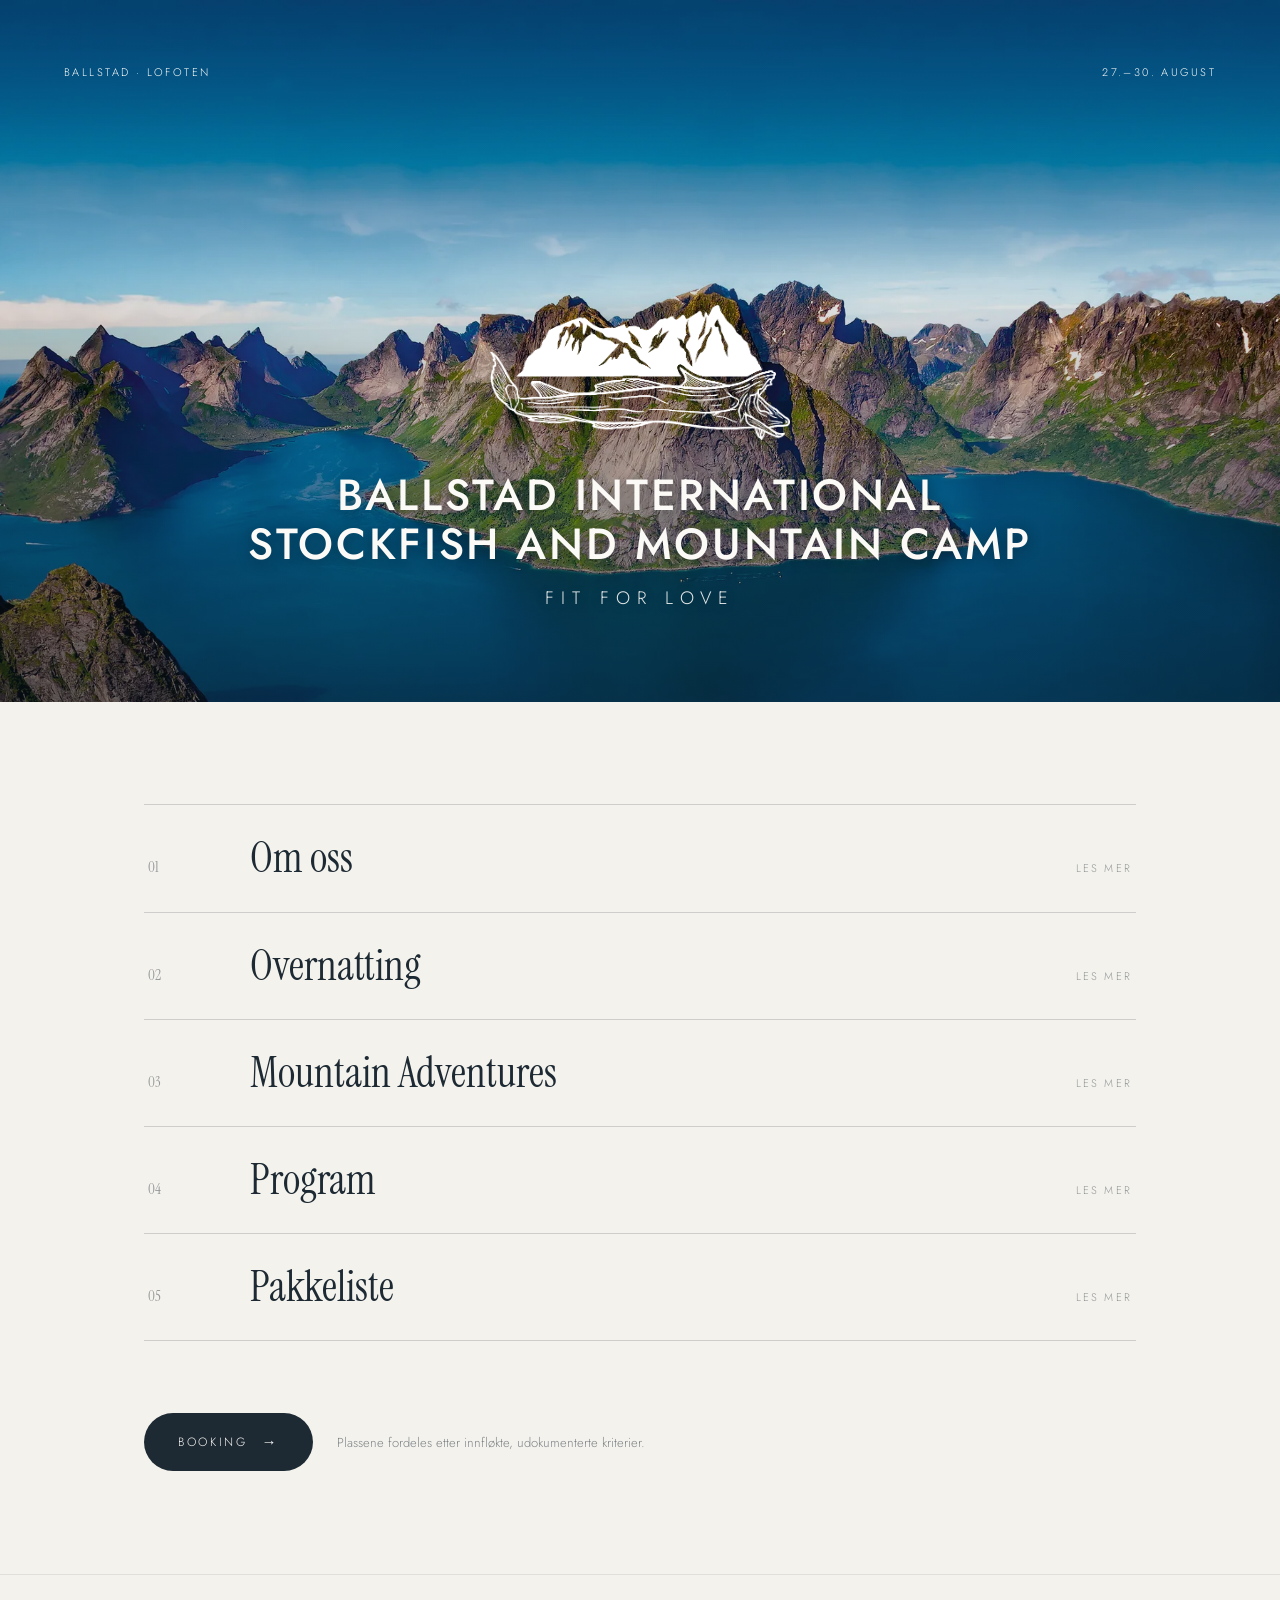
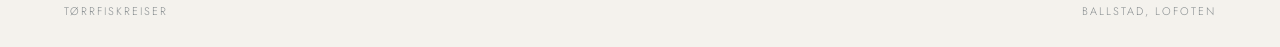
==== index.html @ 96f704ca "Nytt hero-bilde, oppdaterte anmeldelser, fjernet ingressen Hero er byttet til høyoppløsningsbildet. " ====
<!DOCTYPE html>
<html lang="no">
<head>
<meta charset="utf-8">
<meta name="viewport" content="width=device-width, initial-scale=1">
<meta name="robots" content="noindex">
<title>Ballstad International Stockfish and Mountain Camp</title>
<meta name="description" content="Fire dager i Lofoten med tørrfisk, fjell og folk vi liker. 27.–30. august, Ballstad.">
<meta property="og:title" content="Ballstad International Stockfish and Mountain Camp">
<meta property="og:description" content="Fire dager i Lofoten med tørrfisk, fjell og folk vi liker. 27.–30. august, Ballstad.">
<meta property="og:image" content="https://jacobjentoft.github.io/ballstad-camp/assets/logo-full.png">
<meta property="og:url" content="https://jacobjentoft.github.io/ballstad-camp/">
<meta property="og:type" content="website">
<link rel="icon" href="assets/logo-full.png">
<link rel="preconnect" href="https://fonts.googleapis.com">
<link rel="preconnect" href="https://fonts.gstatic.com" crossorigin>
<link href="https://fonts.googleapis.com/css2?family=Instrument+Serif:ital@0;1&family=Jost:wght@300;400;500&display=swap" rel="stylesheet">
<link rel="stylesheet" href="styles.css">
</head>
<body>

<header class="hero">
  <picture>
    <source type="image/webp" sizes="100vw" srcset="assets/hero-1200.webp 1200w, assets/hero.webp 2400w">
    <source type="image/jpeg" sizes="100vw" srcset="assets/hero-1200.jpeg 1200w, assets/hero.jpeg 2400w">
    <img class="hero__image" src="assets/hero.jpeg" alt="Lofoten" width="2400" height="985" fetchpriority="high">
  </picture>
  <div class="hero__overlay"></div>
  <div class="hero__inner">
    <div class="hero__meta">
      <span>Ballstad · Lofoten</span>
      <span>27.–30. august</span>
    </div>
    <div class="lockup">
      <img class="lockup__emblem" src="assets/logo-emblem.png" alt="Fjell og tørrfisk">
      <div class="lockup__text">
        <h1 class="lockup__title">Ballstad International<br>Stockfish and Mountain Camp</h1>
        <p class="lockup__tagline">Fit for Love</p>
      </div>
    </div>
  </div>
</header>

<main class="landing">
  <nav class="sections">
    <a class="section-link" href="om/">
      <span class="section-link__number">01</span>
      <span class="section-link__title">Om oss</span>
      <span class="section-link__more">Les mer</span>
    </a>
    <a class="section-link" href="overnatting/">
      <span class="section-link__number">02</span>
      <span class="section-link__title">Overnatting</span>
      <span class="section-link__more">Les mer</span>
    </a>
    <a class="section-link" href="mountain-adventures/">
      <span class="section-link__number">03</span>
      <span class="section-link__title">Mountain Adventures</span>
      <span class="section-link__more">Les mer</span>
    </a>
    <a class="section-link" href="program/">
      <span class="section-link__number">04</span>
      <span class="section-link__title">Program</span>
      <span class="section-link__more">Les mer</span>
    </a>
    <a class="section-link" href="pakkeliste/">
      <span class="section-link__number">05</span>
      <span class="section-link__title">Pakkeliste</span>
      <span class="section-link__more">Les mer</span>
    </a>
  </nav>

  <div class="booking-row">
    <a class="button" href="booking/">Booking<span class="button__arrow">→</span></a>
    <span class="booking-row__note">Plassene fordeles etter innfløkte, udokumenterte kriterier.</span>
  </div>
</main>

<footer class="site-footer">
  <span>TørrfiskReiser</span>
  <span>Ballstad, Lofoten</span>
</footer>

</body>
</html>
---- styles.css ----
/* Ballstad International Stockfish & Mountain Camp */

:root {
  --bg: #f4f2ed;
  --ink: #1d2a33;
  --line: rgba(29, 42, 51, 0.18);
  --serif: 'Instrument Serif', Georgia, serif;
  --sans: Jost, 'Helvetica Neue', Helvetica, sans-serif;
}

*, *::before, *::after { box-sizing: border-box; }

body {
  margin: 0;
  background: var(--bg);
  color: var(--ink);
  font-family: var(--sans);
  font-weight: 300;
  -webkit-font-smoothing: antialiased;
}

a { color: var(--ink); text-decoration: none; }
a:hover { color: #4a7a90; }
::selection { background: #d7e3e8; }
img { display: block; max-width: 100%; }

.eyebrow {
  font-size: 11px;
  letter-spacing: 0.24em;
  text-transform: uppercase;
  opacity: 0.5;
}

/* ---------- Landing: hero ---------- */

.hero {
  position: relative;
  height: 78vh;
  min-height: 520px;
  overflow: hidden;
}

.hero__image {
  position: absolute;
  inset: 0;
  width: 100%;
  height: 100%;
  object-fit: cover;
}

.hero__overlay {
  position: absolute;
  inset: 0;
  background: linear-gradient(180deg,
    rgba(10, 22, 30, 0.42) 0%,
    rgba(10, 22, 30, 0.10) 40%,
    rgba(10, 22, 30, 0.55) 100%);
}

.hero__inner {
  position: absolute;
  inset: 0;
  display: flex;
  flex-direction: column;
  justify-content: space-between;
  padding: clamp(24px, 5vw, 64px);
  color: #fbfaf7;
}

.hero__meta {
  display: flex;
  justify-content: space-between;
  align-items: baseline;
  gap: 24px;
  font-size: 11px;
  letter-spacing: 0.22em;
  text-transform: uppercase;
}

.lockup {
  display: flex;
  flex-direction: column;
  align-items: center;
  gap: clamp(18px, 3.5vh, 38px);
  padding-bottom: clamp(8px, 3vh, 40px);
}

.lockup__emblem {
  width: min(300px, 46vw);
  height: auto;
  filter: drop-shadow(0 2px 18px rgba(8, 18, 26, 0.45));
}

.lockup__text {
  display: flex;
  flex-direction: column;
  align-items: center;
  gap: clamp(12px, 1.8vh, 20px);
  text-align: center;
  text-shadow: 0 2px 14px rgba(8, 18, 26, 0.45);
}

.lockup__title {
  margin: 0;
  font-weight: 500;
  font-size: clamp(20px, 3.4vw, 46px);
  line-height: 1.12;
  letter-spacing: 0.06em;
  text-transform: uppercase;
  text-wrap: balance;
}

.lockup__tagline {
  margin: 0;
  font-weight: 300;
  font-size: clamp(12px, 1.5vw, 18px);
  letter-spacing: 0.4em;
  text-transform: uppercase;
  opacity: 0.9;
}

/* ---------- Landing: content ---------- */

.landing {
  max-width: 1120px;
  margin: 0 auto;
  padding: clamp(48px, 8vw, 104px) clamp(24px, 5vw, 64px);
}

.sections {
  display: flex;
  flex-direction: column;
  border-top: 1px solid var(--line);
}

.section-link {
  display: grid;
  grid-template-columns: 64px 1fr auto;
  align-items: baseline;
  gap: clamp(12px, 3vw, 40px);
  padding: clamp(20px, 3vw, 30px) 4px;
  border-bottom: 1px solid var(--line);
  transition: background 200ms, padding-left 200ms;
}

.section-link:hover,
.section-link:focus-visible {
  background: rgba(29, 42, 51, 0.04);
  padding-left: 14px;
}

.section-link__number {
  font-family: var(--serif);
  font-size: 15px;
  opacity: 0.45;
}

.section-link__title {
  font-family: var(--serif);
  font-size: clamp(26px, 3.4vw, 42px);
  line-height: 1.1;
}

.section-link__more {
  font-size: 11px;
  letter-spacing: 0.2em;
  text-transform: uppercase;
  opacity: 0.45;
}

.booking-row {
  display: flex;
  flex-wrap: wrap;
  align-items: center;
  gap: 24px;
  margin-top: clamp(40px, 6vw, 72px);
}

.button {
  display: inline-flex;
  align-items: center;
  gap: 14px;
  background: var(--ink);
  color: #f7f5f1;
  padding: 18px 34px;
  border-radius: 999px;
  font-size: 12px;
  letter-spacing: 0.22em;
  text-transform: uppercase;
  transition: background 200ms;
}

.button:hover,
.button:focus-visible {
  background: #2f4a5a;
  color: #f7f5f1;
}

.button__arrow { font-size: 15px; }

.booking-row__note {
  font-size: 13px;
  opacity: 0.55;
}

.site-footer {
  border-top: 1px solid var(--line);
  padding: 28px clamp(24px, 5vw, 64px);
  display: flex;
  flex-wrap: wrap;
  gap: 16px;
  justify-content: space-between;
  font-size: 11px;
  letter-spacing: 0.18em;
  text-transform: uppercase;
  opacity: 0.5;
}

/* ---------- Subpages ---------- */

.page {
  max-width: 900px;
  margin: 0 auto;
  padding: clamp(20px, 4vw, 40px) clamp(24px, 5vw, 56px) clamp(64px, 9vw, 120px);
  min-height: 100vh;
}

.back {
  display: inline-flex;
  align-items: center;
  gap: 12px;
  font-size: 11px;
  letter-spacing: 0.22em;
  text-transform: uppercase;
  padding: 12px 20px 12px 16px;
  margin-left: -16px;
  border-radius: 999px;
  opacity: 0.7;
  transition: background 200ms, opacity 200ms;
}

.back:hover,
.back:focus-visible {
  background: rgba(29, 42, 51, 0.06);
  opacity: 1;
}

.back__arrow { font-size: 15px; }

.page__body { padding-top: clamp(32px, 6vw, 64px); }

.page__eyebrow { margin: 0 0 14px; }

.page__title {
  margin: 0 0 clamp(28px, 4vw, 44px);
  font-family: var(--serif);
  font-weight: 400;
  font-size: clamp(34px, 5.5vw, 64px);
  line-height: 1.05;
  letter-spacing: -0.015em;
}

.page__text {
  margin: 0 0 22px;
  font-size: clamp(17px, 1.6vw, 20px);
  line-height: 1.7;
  max-width: 62ch;
  text-wrap: pretty;
}

.page__lead {
  margin: 0 0 clamp(32px, 5vw, 48px);
  font-size: clamp(17px, 1.6vw, 20px);
  line-height: 1.7;
  max-width: 62ch;
  text-wrap: pretty;
}

.page__foot {
  margin-top: clamp(48px, 8vw, 88px);
  padding-top: 24px;
  border-top: 1px solid var(--line);
}

.back--foot {
  padding: 0;
  margin-left: 0;
  border-radius: 0;
}

.back--foot:hover,
.back--foot:focus-visible { background: none; opacity: 1; }

/* Image placeholders — replace with real photos */
.placeholder {
  border: 1px solid var(--line);
  background: repeating-linear-gradient(135deg,
    rgba(29, 42, 51, 0.05) 0 10px,
    transparent 10px 20px);
  display: flex;
  align-items: center;
  justify-content: center;
}

.placeholder--portrait {
  margin-top: clamp(36px, 5vw, 56px);
  aspect-ratio: 16 / 9;
}

.placeholder--rorbu {
  margin-top: 28px;
  aspect-ratio: 3 / 2;
}

.placeholder__label {
  font-family: ui-monospace, SFMono-Regular, Menlo, monospace;
  font-size: 12px;
  letter-spacing: 0.08em;
  opacity: 0.6;
}

/* Overnatting: facts.
   Hairlines sit on the cells, not in the grid gap, so a wrapped row
   leaves the empty track blank instead of painting it solid. */
.facts {
  display: grid;
  grid-template-columns: repeat(auto-fit, minmax(220px, 1fr));
  border-top: 1px solid var(--line);
  border-left: 1px solid var(--line);
}

.fact {
  padding: 24px;
  display: flex;
  flex-direction: column;
  gap: 8px;
  border-right: 1px solid var(--line);
  border-bottom: 1px solid var(--line);
}

.fact__label {
  font-size: 11px;
  letter-spacing: 0.2em;
  text-transform: uppercase;
  opacity: 0.5;
}

.fact__value {
  font-family: var(--serif);
  font-size: 30px;
}

/* Mountain Adventures: peaks */
.rows {
  display: flex;
  flex-direction: column;
  border-top: 1px solid var(--line);
}

.peak {
  display: grid;
  grid-template-columns: 1fr auto;
  gap: 20px;
  align-items: baseline;
  padding: 22px 0;
  border-bottom: 1px solid var(--line);
}

.peak__name {
  font-family: var(--serif);
  font-size: clamp(22px, 2.6vw, 30px);
}

.peak__meta {
  font-size: 12px;
  letter-spacing: 0.16em;
  text-transform: uppercase;
  opacity: 0.55;
}

/* Program: days */
.day {
  display: grid;
  grid-template-columns: 120px 1fr;
  gap: clamp(16px, 3vw, 36px);
  padding: clamp(22px, 3vw, 30px) 0;
  border-bottom: 1px solid var(--line);
}

.day__date {
  font-size: 11px;
  letter-spacing: 0.2em;
  text-transform: uppercase;
  opacity: 0.5;
}

.day__body {
  display: flex;
  flex-direction: column;
  gap: 8px;
}

.day__title {
  font-family: var(--serif);
  font-size: clamp(22px, 2.6vw, 30px);
}

.day__text {
  font-size: 16px;
  line-height: 1.65;
  opacity: 0.75;
}

.day__note {
  font-size: 13px;
  line-height: 1.5;
  opacity: 0.5;
}

.day__list {
  margin: 4px 0 0;
  padding: 0;
  list-style: none;
  display: flex;
  flex-direction: column;
  gap: 7px;
}

.day__list li {
  font-size: 16px;
  line-height: 1.5;
  opacity: 0.75;
  padding-left: 18px;
  position: relative;
}

.day__list li::before {
  content: "";
  position: absolute;
  left: 0;
  top: 12px;
  width: 8px;
  height: 1px;
  background: var(--ink);
  opacity: 0.5;
}

/* Pakkeliste: columns */
/* Booking */
.booking-page {
  padding-top: clamp(64px, 12vw, 140px);
  display: flex;
  flex-direction: column;
  align-items: flex-start;
  gap: 22px;
}

.booking-page__eyebrow { margin: 0; }

.booking-page__title {
  margin: 0;
  font-family: var(--serif);
  font-weight: 400;
  font-size: clamp(36px, 6vw, 72px);
  line-height: 1.05;
  letter-spacing: -0.02em;
}

.booking-page__text {
  margin: 0;
  font-size: clamp(17px, 1.6vw, 20px);
  line-height: 1.7;
  max-width: 52ch;
  text-wrap: pretty;
}

/* Booking: sub-section heading, reused down the page */
.section-head {
  margin: clamp(48px, 7vw, 80px) 0 clamp(20px, 3vw, 28px);
  font-family: var(--serif);
  font-weight: 400;
  font-size: clamp(26px, 3.2vw, 38px);
  line-height: 1.15;
  letter-spacing: -0.01em;
}

/* Hairline checklist. Single column by default, since long items read
   better full width; --cols splits short ones across the page. */
.checklist {
  display: grid;
  grid-template-columns: 1fr;
  gap: 0 clamp(28px, 5vw, 56px);
  margin: 0;
  padding: 0;
  list-style: none;
  border-top: 1px solid var(--line);
}

.checklist--cols {
  grid-template-columns: repeat(auto-fit, minmax(240px, 1fr));
}

.checklist li {
  padding: 14px 0 14px 22px;
  border-bottom: 1px solid var(--line);
  font-size: 17px;
  line-height: 1.5;
  position: relative;
}

.checklist li::before {
  content: "";
  position: absolute;
  left: 2px;
  top: 22px;
  width: 8px;
  height: 1px;
  background: var(--ink);
  opacity: 0.45;
}

/* Booking: form */
.form {
  display: grid;
  grid-template-columns: repeat(auto-fit, minmax(200px, 1fr));
  gap: clamp(20px, 3vw, 32px);
  max-width: 620px;
  margin-top: clamp(8px, 2vw, 16px);
}

.field {
  display: flex;
  flex-direction: column;
  gap: 8px;
}

.field label {
  font-size: 11px;
  letter-spacing: 0.2em;
  text-transform: uppercase;
  opacity: 0.5;
}

.field input {
  font-family: inherit;
  font-weight: 300;
  font-size: 17px;
  color: var(--ink);
  background: transparent;
  border: 0;
  border-bottom: 1px solid var(--line);
  border-radius: 0;
  padding: 8px 2px;
  transition: border-color 200ms;
  min-width: 0;
}

.field input:focus {
  outline: none;
  border-bottom-color: var(--ink);
}

.field input::placeholder { color: var(--ink); opacity: 0.3; }

.form__actions {
  grid-column: 1 / -1;
  display: flex;
  flex-wrap: wrap;
  align-items: center;
  gap: 20px;
  margin-top: clamp(8px, 2vw, 16px);
}

.form button {
  font-family: inherit;
  border: 0;
  cursor: pointer;
}

.form__note {
  font-size: 13px;
  line-height: 1.6;
  opacity: 0.55;
  max-width: 42ch;
}

/* Shown after submit; hidden until then. */
.form__status {
  grid-column: 1 / -1;
  margin: 4px 0 0;
  font-size: 15px;
  line-height: 1.6;
  max-width: 52ch;
  padding: 14px 18px;
  border: 1px solid var(--line);
}

.form__status[hidden] { display: none; }

/* Booking: availability / call to action */
.availability {
  margin: clamp(28px, 4vw, 40px) 0 0;
  padding: clamp(22px, 3vw, 30px);
  border: 1px solid var(--line);
  display: flex;
  flex-wrap: wrap;
  align-items: center;
  gap: clamp(18px, 3vw, 32px);
}

.availability__text {
  display: flex;
  flex-direction: column;
  gap: 8px;
  min-width: 240px;
  flex: 1;
}

.availability__spots {
  display: flex;
  align-items: center;
  gap: 10px;
  font-family: var(--serif);
  font-size: clamp(22px, 2.6vw, 28px);
  line-height: 1.15;
}

.availability__dot {
  width: 8px;
  height: 8px;
  border-radius: 999px;
  background: #b4553f;
  flex: none;
}

.availability__watching {
  font-size: 13px;
  line-height: 1.5;
  opacity: 0.55;
}

/* Booking: rating summary + stars */
.rating {
  display: flex;
  flex-wrap: wrap;
  align-items: baseline;
  gap: 8px 18px;
  margin-top: clamp(28px, 4vw, 38px);
}

.rating__score {
  font-family: var(--serif);
  font-size: clamp(34px, 4.4vw, 48px);
  line-height: 1;
}

.rating__of {
  font-size: 13px;
  opacity: 0.55;
}

.rating__count {
  font-size: 11px;
  letter-spacing: 0.2em;
  text-transform: uppercase;
  opacity: 0.5;
}

/* Stars. Two stacked rows — a faint one underneath, a solid one on top
   clipped to --pct — so half and nine-tenths of a star render honestly
   instead of rounding up to a full one. */
.stars {
  position: relative;
  display: inline-block;
  align-self: center;
  line-height: 0;
}

.stars__row {
  display: flex;
  gap: 3px;
  width: max-content;
}

.stars__base { opacity: 0.2; }

.stars__fill {
  position: absolute;
  inset: 0;
  overflow: hidden;
  width: var(--pct, 100%);
}

.stars .star {
  width: 16px;
  height: 16px;
  flex: none;
  fill: currentColor;
  opacity: 0.85;
}

/* Booking: guest reviews */
.reviews {
  display: grid;
  grid-template-columns: repeat(auto-fit, minmax(240px, 1fr));
  gap: 1px;
  margin-top: clamp(8px, 2vw, 16px);
}

.review {
  padding: clamp(22px, 3vw, 28px) 0;
  border-top: 1px solid var(--line);
  display: flex;
  flex-direction: column;
  gap: 14px;
  padding-right: clamp(0px, 3vw, 32px);
}

.review__quote {
  margin: 0;
  font-family: var(--serif);
  font-size: clamp(19px, 2vw, 22px);
  line-height: 1.4;
  text-wrap: pretty;
}

.review__author {
  display: flex;
  flex-direction: column;
  gap: 4px;
  margin-top: auto;
}

.review__name {
  font-size: 11px;
  letter-spacing: 0.2em;
  text-transform: uppercase;
}

.review__meta {
  font-size: 12px;
  opacity: 0.5;
}

@media (prefers-reduced-motion: reduce) {
  * { transition: none !important; }
}
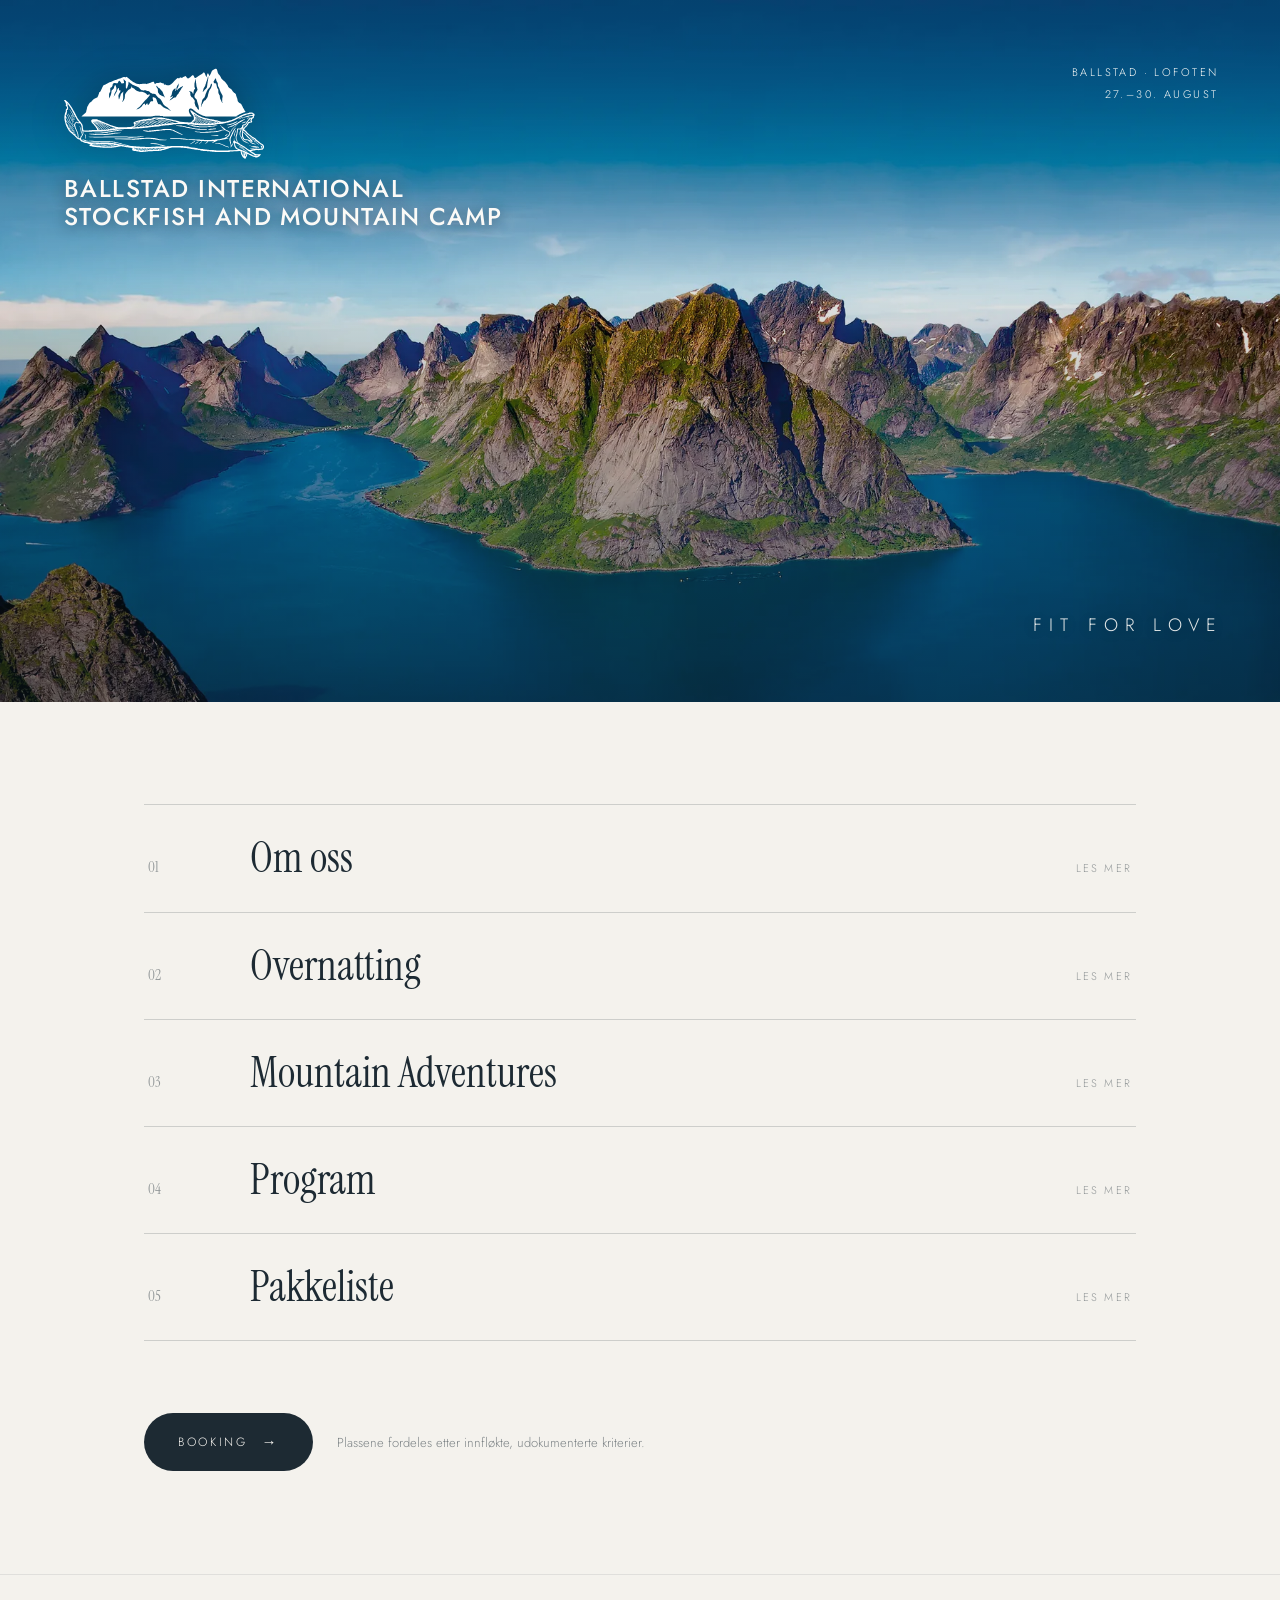
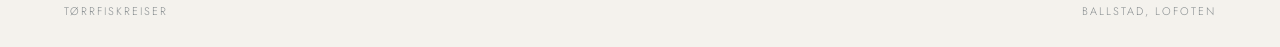
==== commit 682da6c9: "Flytt heroen ut i hjørnene Logo med tittel øverst til venstre, sted og dato samlet øverst til høyre," ====
--- a/index.html
+++ b/index.html
@@ -27,16 +27,18 @@
   </picture>
   <div class="hero__overlay"></div>
   <div class="hero__inner">
-    <div class="hero__meta">
-      <span>Ballstad · Lofoten</span>
-      <span>27.–30. august</span>
+    <div class="hero__top">
+      <div class="lockup">
+        <img class="lockup__emblem" src="assets/logo-emblem.svg" alt="Fjell og tørrfisk">
+        <h1 class="lockup__title">Ballstad International<br>Stockfish and Mountain Camp</h1>
+      </div>
+      <div class="hero__meta">
+        <span>Ballstad · Lofoten</span>
+        <span>27.–30. august</span>
+      </div>
     </div>
-    <div class="lockup">
-      <img class="lockup__emblem" src="assets/logo-emblem.png" alt="Fjell og tørrfisk">
-      <div class="lockup__text">
-        <h1 class="lockup__title">Ballstad International<br>Stockfish and Mountain Camp</h1>
-        <p class="lockup__tagline">Fit for Love</p>
-      </div>
+    <div class="hero__bottom">
+      <p class="lockup__tagline">Fit for Love</p>
     </div>
   </div>
 </header>
--- a/styles.css
+++ b/styles.css
@@ -67,47 +67,56 @@
   color: #fbfaf7;
 }
 
+/* Hero corners: lockup top-left, place and date top-right,
+   tagline bottom-right. */
+.hero__top {
+  display: flex;
+  justify-content: space-between;
+  align-items: flex-start;
+  gap: clamp(16px, 4vw, 48px);
+}
+
 .hero__meta {
   display: flex;
-  justify-content: space-between;
-  align-items: baseline;
-  gap: 24px;
+  flex-direction: column;
+  align-items: flex-end;
+  gap: 6px;
+  text-align: right;
   font-size: 11px;
   letter-spacing: 0.22em;
   text-transform: uppercase;
+  white-space: nowrap;
+  /* Trailing letter-space would otherwise hold the text off the edge. */
+  margin-right: -0.22em;
+}
+
+.hero__bottom {
+  display: flex;
+  justify-content: flex-end;
 }
 
 .lockup {
   display: flex;
   flex-direction: column;
-  align-items: center;
-  gap: clamp(18px, 3.5vh, 38px);
-  padding-bottom: clamp(8px, 3vh, 40px);
+  align-items: flex-start;
+  gap: clamp(10px, 1.8vh, 20px);
+  text-shadow: 0 2px 14px rgba(8, 18, 26, 0.45);
+  min-width: 0;
 }
 
 .lockup__emblem {
-  width: min(300px, 46vw);
+  width: min(200px, 38vw);
   height: auto;
   filter: drop-shadow(0 2px 18px rgba(8, 18, 26, 0.45));
-}
-
-.lockup__text {
-  display: flex;
-  flex-direction: column;
-  align-items: center;
-  gap: clamp(12px, 1.8vh, 20px);
-  text-align: center;
-  text-shadow: 0 2px 14px rgba(8, 18, 26, 0.45);
 }
 
 .lockup__title {
   margin: 0;
   font-weight: 500;
-  font-size: clamp(20px, 3.4vw, 46px);
-  line-height: 1.12;
+  font-size: clamp(13px, 1.9vw, 26px);
+  line-height: 1.15;
   letter-spacing: 0.06em;
   text-transform: uppercase;
-  text-wrap: balance;
 }
 
 .lockup__tagline {
@@ -117,6 +126,8 @@
   letter-spacing: 0.4em;
   text-transform: uppercase;
   opacity: 0.9;
+  text-shadow: 0 2px 14px rgba(8, 18, 26, 0.45);
+  margin-right: -0.4em;
 }
 
 /* ---------- Landing: content ---------- */
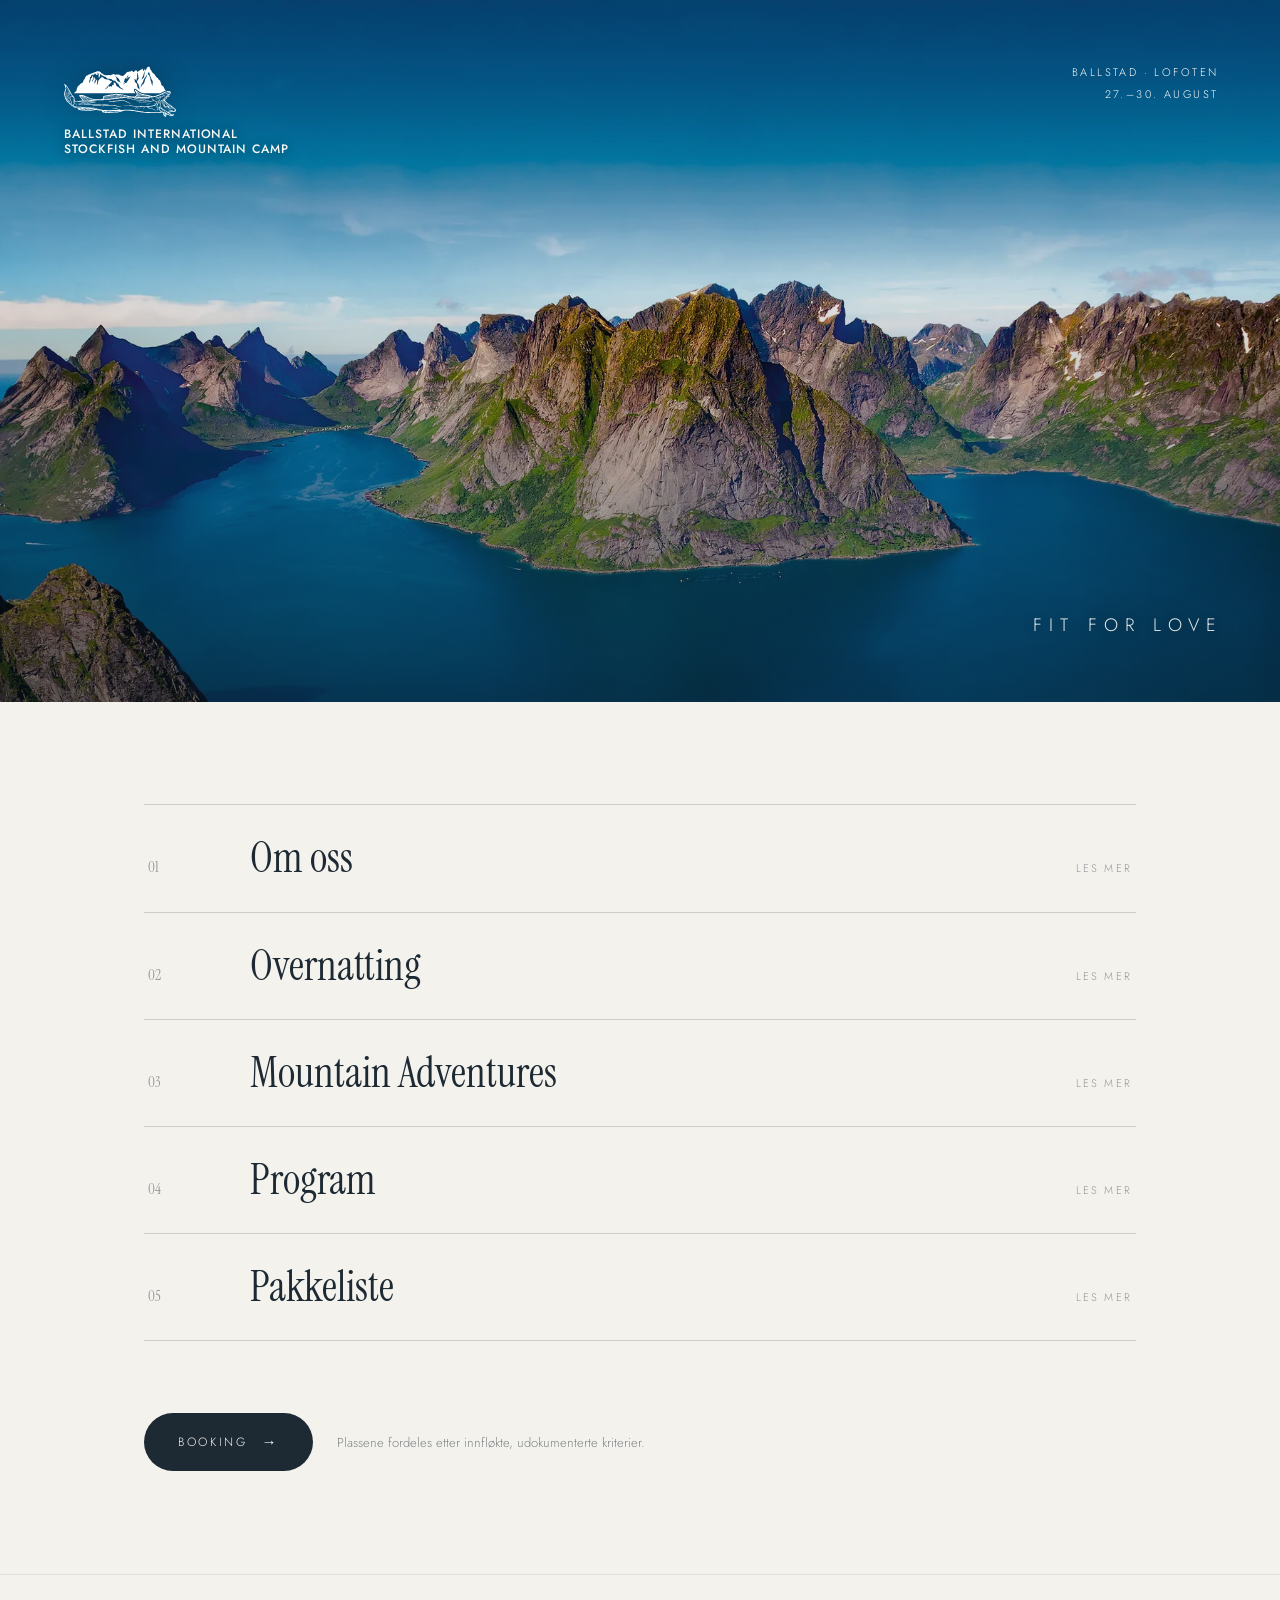
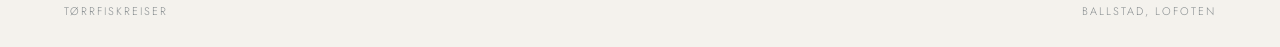
==== commit 59ea544c: "Krymp logoen og tittelen i heroen Emblemet var 200 px og tittelen 26 px på store skjermer, og lockup" ====
--- a/index.html
+++ b/index.html
@@ -30,7 +30,9 @@
     <div class="hero__top">
       <div class="lockup">
         <img class="lockup__emblem" src="assets/logo-emblem.svg" alt="Fjell og tørrfisk">
-        <h1 class="lockup__title">Ballstad International<br>Stockfish and Mountain Camp</h1>
+        <!-- The space after <br> is collapsed while the break shows, and
+             separates the words once the break is hidden on narrow screens. -->
+        <h1 class="lockup__title">Ballstad International<br> Stockfish and Mountain Camp</h1>
       </div>
       <div class="hero__meta">
         <span>Ballstad · Lofoten</span>
--- a/styles.css
+++ b/styles.css
@@ -95,28 +95,38 @@
   justify-content: flex-end;
 }
 
+/* Sized to sit alongside the 11px corner text, not to compete with it —
+   the lockup is a mark in the corner, not a centrepiece. */
 .lockup {
   display: flex;
   flex-direction: column;
   align-items: flex-start;
-  gap: clamp(10px, 1.8vh, 20px);
+  gap: clamp(8px, 1.1vh, 12px);
   text-shadow: 0 2px 14px rgba(8, 18, 26, 0.45);
   min-width: 0;
 }
 
 .lockup__emblem {
-  width: min(200px, 38vw);
+  width: min(112px, 24vw);
   height: auto;
-  filter: drop-shadow(0 2px 18px rgba(8, 18, 26, 0.45));
+  filter: drop-shadow(0 2px 14px rgba(8, 18, 26, 0.45));
 }
 
 .lockup__title {
   margin: 0;
   font-weight: 500;
-  font-size: clamp(13px, 1.9vw, 26px);
-  line-height: 1.15;
-  letter-spacing: 0.06em;
-  text-transform: uppercase;
+  font-size: clamp(11px, 0.95vw, 15px);
+  line-height: 1.25;
+  letter-spacing: 0.08em;
+  text-transform: uppercase;
+  text-wrap: balance;
+}
+
+/* The hard break keeps the two-line lockup on wide screens, but on a phone
+   it strands "CAMP" alone on a third line. Drop it there and let the
+   balanced wrap split the title evenly instead. */
+@media (max-width: 620px) {
+  .lockup__title br { display: none; }
 }
 
 .lockup__tagline {
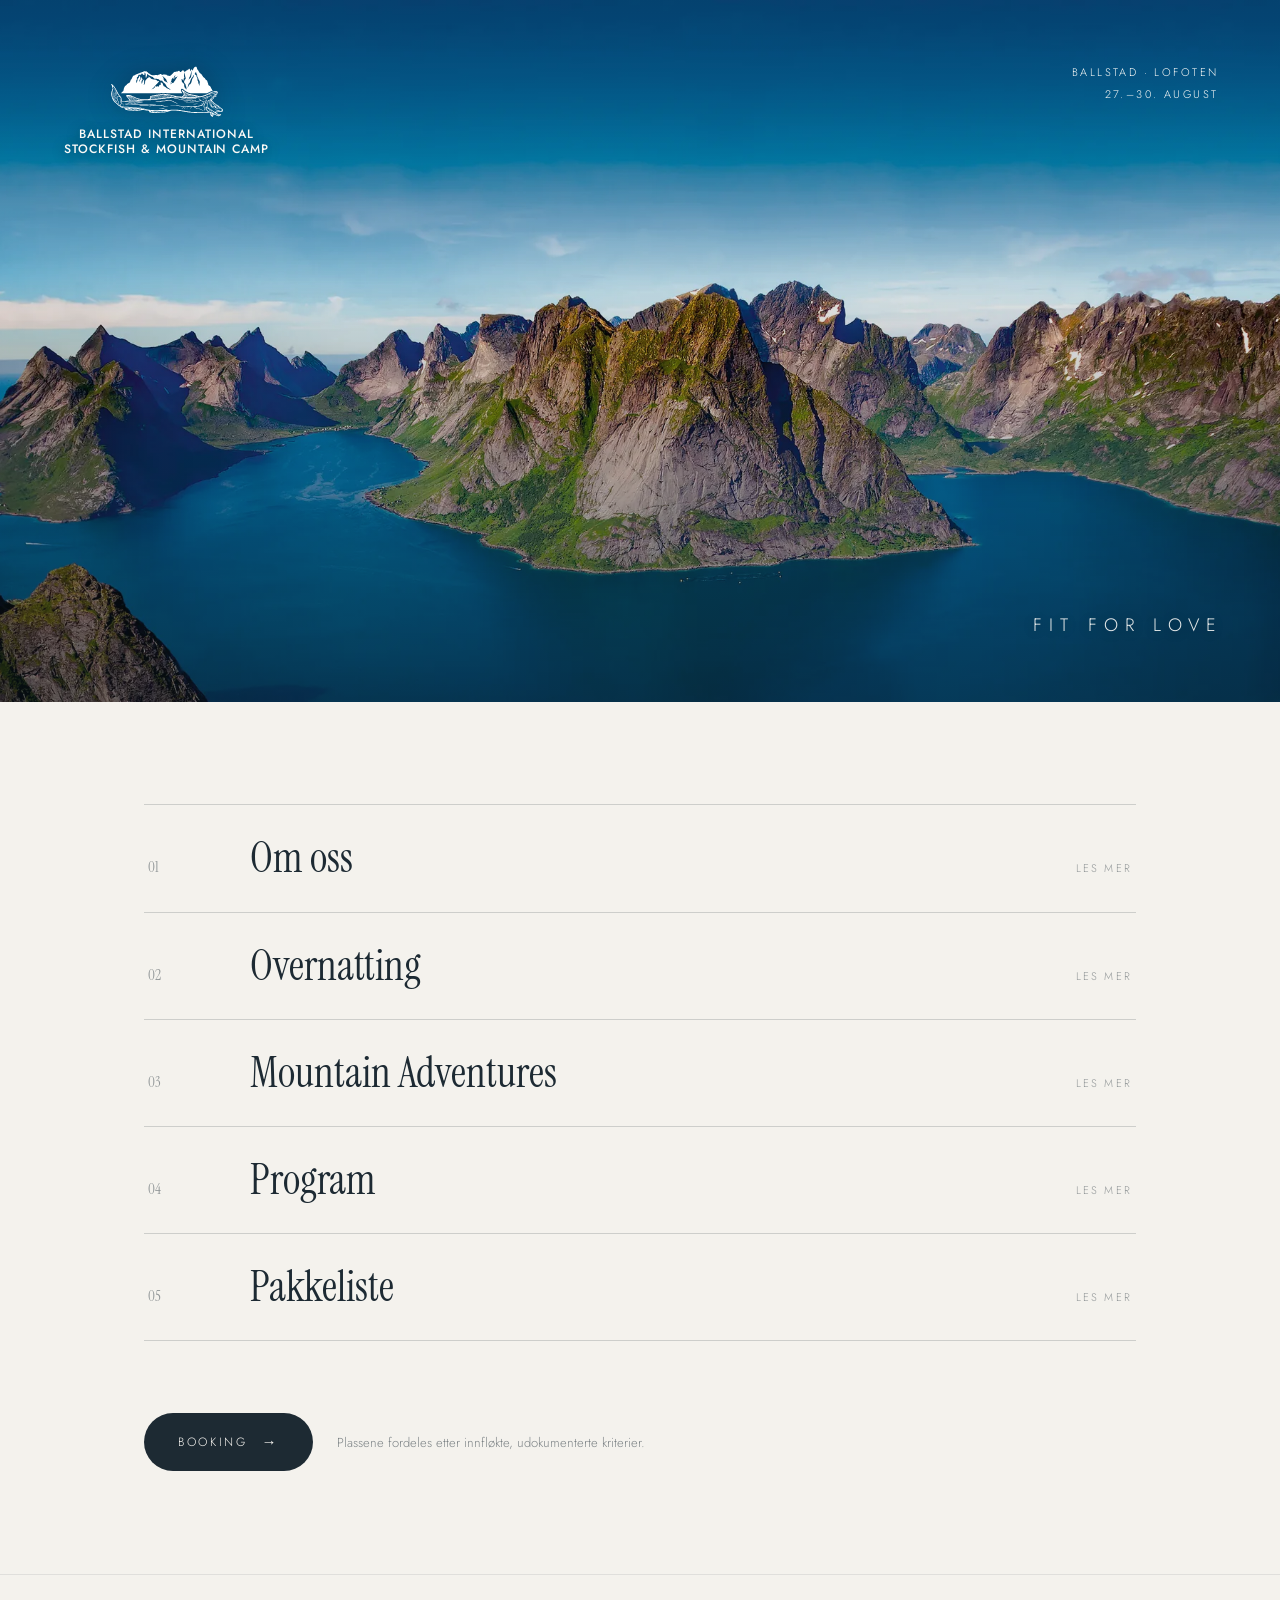
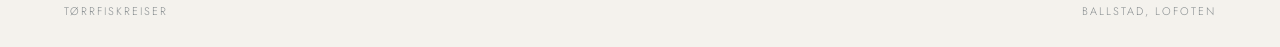
==== commit e33a063b: "Sentrer emblemet over tittelen, og bytt «and» med «&» Lockupen er sentrert i seg selv — emblemet stå" ====
--- a/index.html
+++ b/index.html
@@ -4,9 +4,9 @@
 <meta charset="utf-8">
 <meta name="viewport" content="width=device-width, initial-scale=1">
 <meta name="robots" content="noindex">
-<title>Ballstad International Stockfish and Mountain Camp</title>
+<title>Ballstad International Stockfish &amp; Mountain Camp</title>
 <meta name="description" content="Fire dager i Lofoten med tørrfisk, fjell og folk vi liker. 27.–30. august, Ballstad.">
-<meta property="og:title" content="Ballstad International Stockfish and Mountain Camp">
+<meta property="og:title" content="Ballstad International Stockfish &amp; Mountain Camp">
 <meta property="og:description" content="Fire dager i Lofoten med tørrfisk, fjell og folk vi liker. 27.–30. august, Ballstad.">
 <meta property="og:image" content="https://jacobjentoft.github.io/ballstad-camp/assets/logo-full.png">
 <meta property="og:url" content="https://jacobjentoft.github.io/ballstad-camp/">
@@ -32,7 +32,7 @@
         <img class="lockup__emblem" src="assets/logo-emblem.svg" alt="Fjell og tørrfisk">
         <!-- The space after <br> is collapsed while the break shows, and
              separates the words once the break is hidden on narrow screens. -->
-        <h1 class="lockup__title">Ballstad International<br> Stockfish and Mountain Camp</h1>
+        <h1 class="lockup__title">Ballstad International<br> Stockfish &amp; Mountain Camp</h1>
       </div>
       <div class="hero__meta">
         <span>Ballstad · Lofoten</span>
--- a/styles.css
+++ b/styles.css
@@ -100,7 +100,8 @@
 .lockup {
   display: flex;
   flex-direction: column;
-  align-items: flex-start;
+  align-items: center;
+  text-align: center;
   gap: clamp(8px, 1.1vh, 12px);
   text-shadow: 0 2px 14px rgba(8, 18, 26, 0.45);
   min-width: 0;
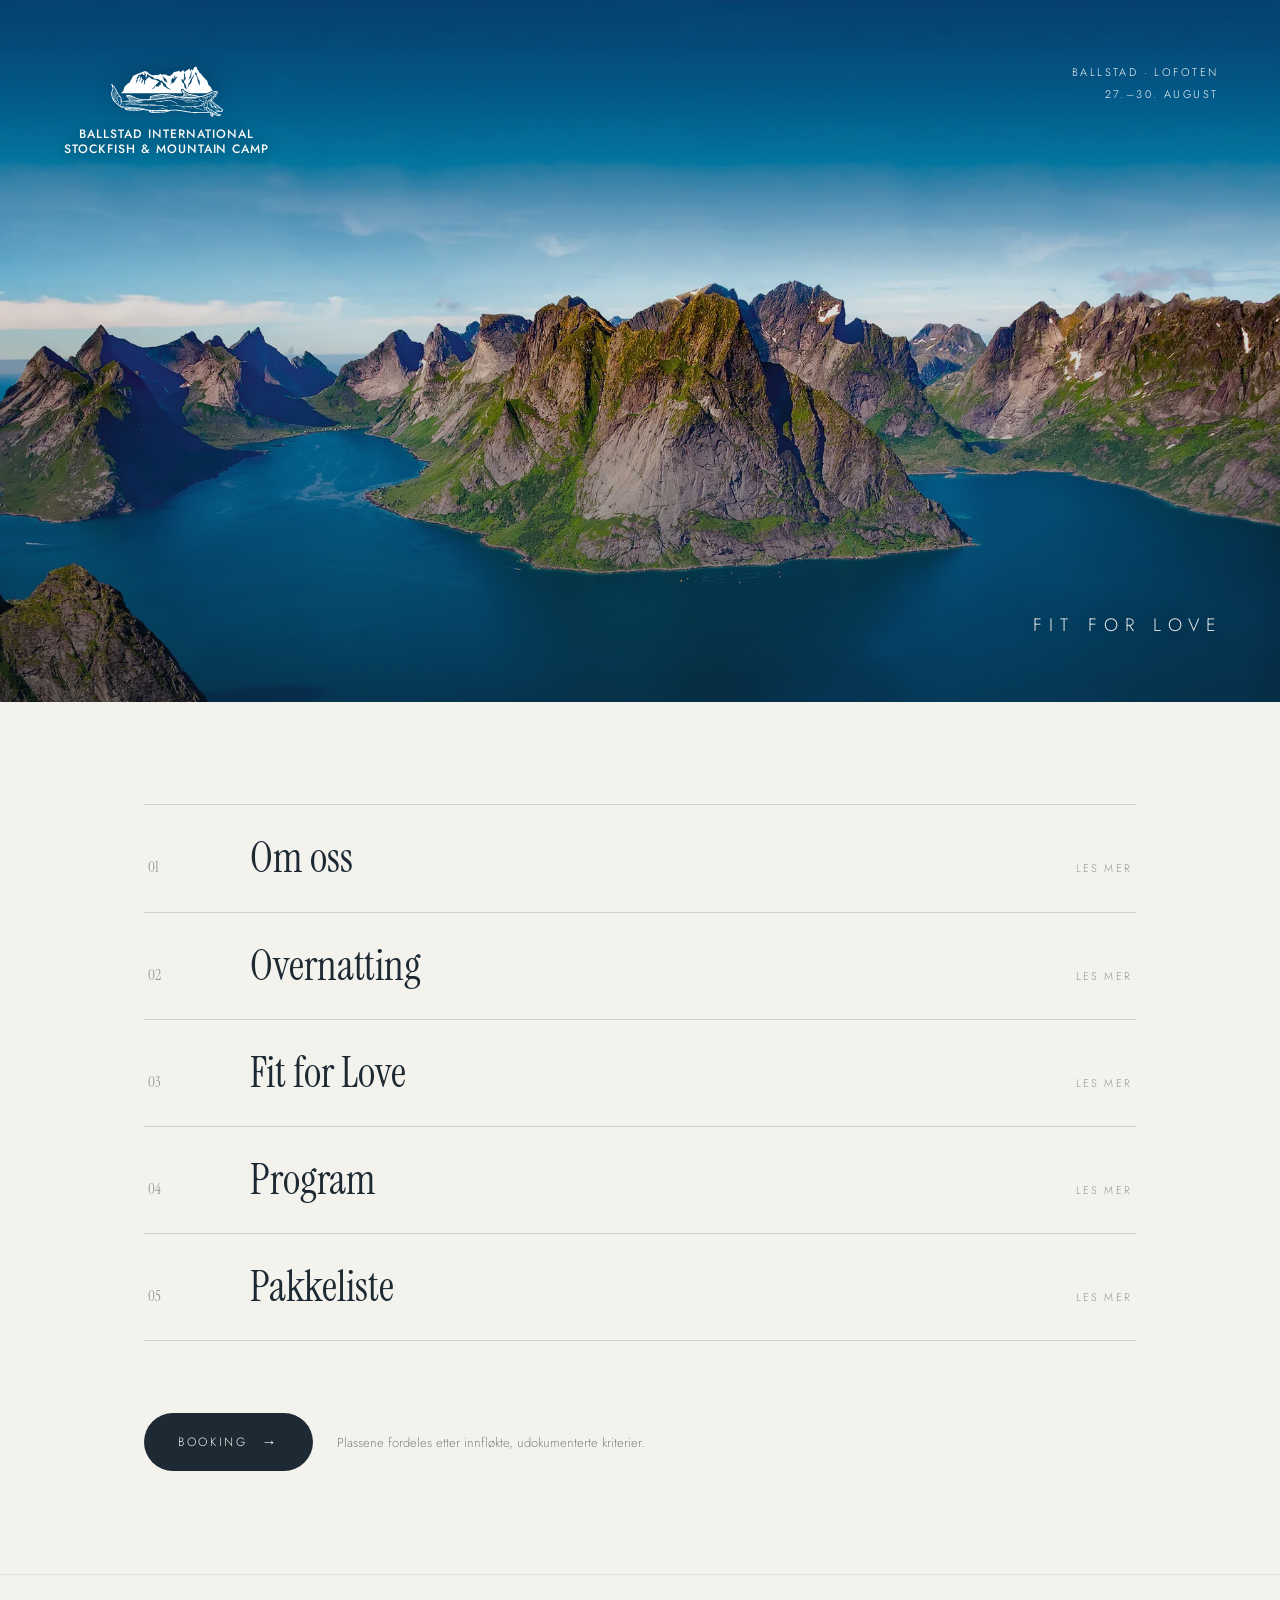
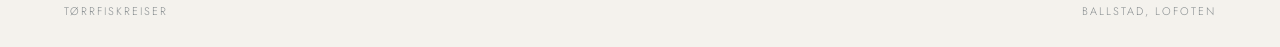
==== commit 95f7c751: "Overnatting-tekst, og Mountain Adventures blir Fit for Love Overnatting har fått sin egen tekst, og " ====
--- a/index.html
+++ b/index.html
@@ -57,9 +57,9 @@
       <span class="section-link__title">Overnatting</span>
       <span class="section-link__more">Les mer</span>
     </a>
-    <a class="section-link" href="mountain-adventures/">
+    <a class="section-link" href="fit-for-love/">
       <span class="section-link__number">03</span>
-      <span class="section-link__title">Mountain Adventures</span>
+      <span class="section-link__title">Fit for Love</span>
       <span class="section-link__more">Les mer</span>
     </a>
     <a class="section-link" href="program/">
--- a/styles.css
+++ b/styles.css
@@ -372,6 +372,10 @@
   font-size: 30px;
 }
 
+.facts + .page__text {
+  margin-top: clamp(20px, 3vw, 28px);
+}
+
 /* Mountain Adventures: peaks */
 .rows {
   display: flex;
@@ -398,6 +402,24 @@
   letter-spacing: 0.16em;
   text-transform: uppercase;
   opacity: 0.55;
+}
+
+/* Fit for Love: photo gallery.
+   Multi-column rather than grid — the photos mix portrait and landscape,
+   and columns let each keep its own height without cropping. The source
+   files are 480px wide, so the columns are kept near that to stay sharp. */
+.gallery {
+  columns: 3 240px;
+  column-gap: clamp(10px, 1.4vw, 16px);
+  margin-top: clamp(8px, 2vw, 16px);
+}
+
+.gallery img {
+  width: 100%;
+  height: auto;
+  display: block;
+  margin-bottom: clamp(10px, 1.4vw, 16px);
+  break-inside: avoid;
 }
 
 /* Program: days */
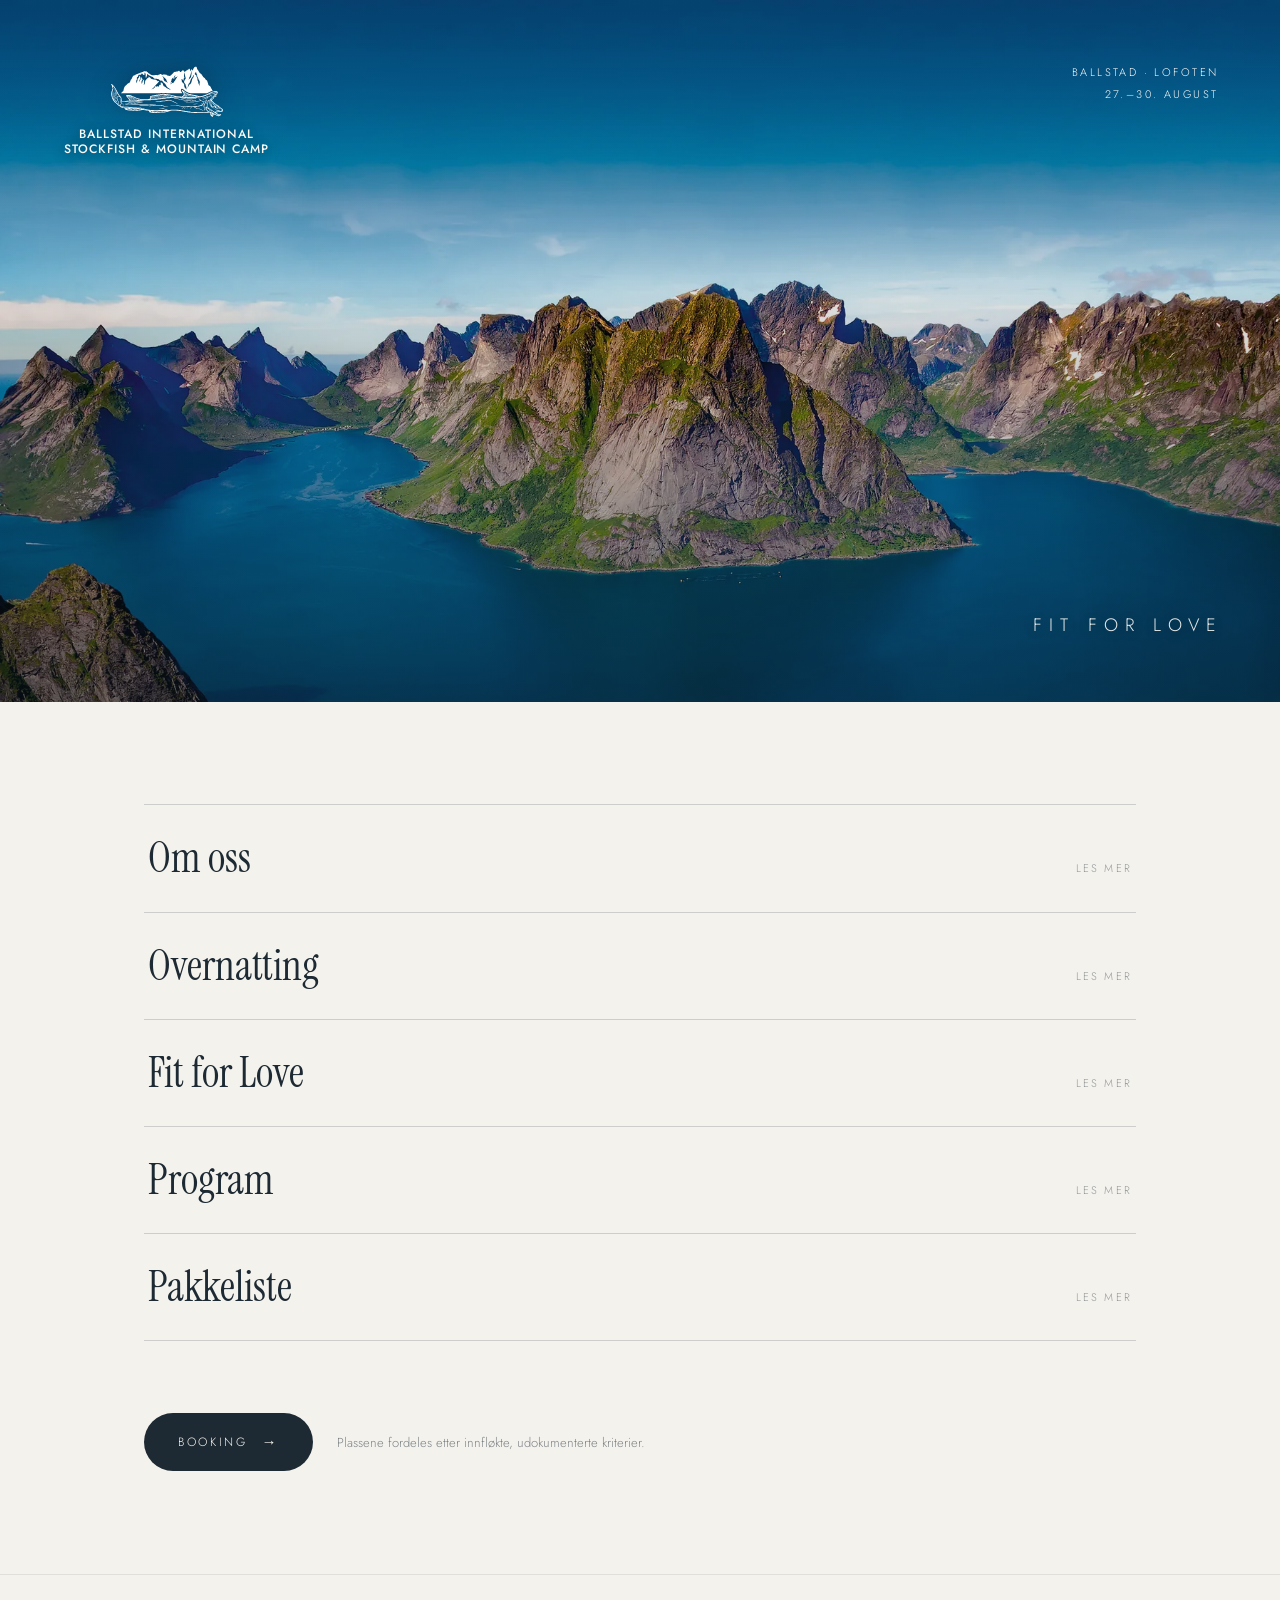
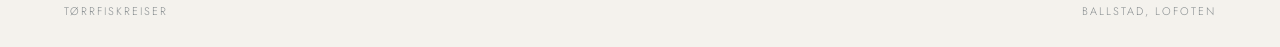
==== commit f1ed1804: "Fjern nummereringen foran seksjonene Tallene er ute både i lista på forsiden og i stikktitlene på un" ====
--- a/index.html
+++ b/index.html
@@ -48,27 +48,22 @@
 <main class="landing">
   <nav class="sections">
     <a class="section-link" href="om/">
-      <span class="section-link__number">01</span>
       <span class="section-link__title">Om oss</span>
       <span class="section-link__more">Les mer</span>
     </a>
     <a class="section-link" href="overnatting/">
-      <span class="section-link__number">02</span>
       <span class="section-link__title">Overnatting</span>
       <span class="section-link__more">Les mer</span>
     </a>
     <a class="section-link" href="fit-for-love/">
-      <span class="section-link__number">03</span>
       <span class="section-link__title">Fit for Love</span>
       <span class="section-link__more">Les mer</span>
     </a>
     <a class="section-link" href="program/">
-      <span class="section-link__number">04</span>
       <span class="section-link__title">Program</span>
       <span class="section-link__more">Les mer</span>
     </a>
     <a class="section-link" href="pakkeliste/">
-      <span class="section-link__number">05</span>
       <span class="section-link__title">Pakkeliste</span>
       <span class="section-link__more">Les mer</span>
     </a>
--- a/styles.css
+++ b/styles.css
@@ -157,7 +157,7 @@
 
 .section-link {
   display: grid;
-  grid-template-columns: 64px 1fr auto;
+  grid-template-columns: 1fr auto;
   align-items: baseline;
   gap: clamp(12px, 3vw, 40px);
   padding: clamp(20px, 3vw, 30px) 4px;
@@ -169,12 +169,6 @@
 .section-link:focus-visible {
   background: rgba(29, 42, 51, 0.04);
   padding-left: 14px;
-}
-
-.section-link__number {
-  font-family: var(--serif);
-  font-size: 15px;
-  opacity: 0.45;
 }
 
 .section-link__title {
@@ -313,32 +307,32 @@
 .back--foot:hover,
 .back--foot:focus-visible { background: none; opacity: 1; }
 
-/* Image placeholders — replace with real photos */
-.placeholder {
-  border: 1px solid var(--line);
-  background: repeating-linear-gradient(135deg,
-    rgba(29, 42, 51, 0.05) 0 10px,
-    transparent 10px 20px);
-  display: flex;
-  align-items: center;
-  justify-content: center;
-}
-
-.placeholder--portrait {
+/* Om oss: the two hosts */
+.portraits {
+  display: grid;
+  grid-template-columns: repeat(auto-fit, minmax(220px, 1fr));
+  gap: clamp(12px, 2vw, 20px);
   margin-top: clamp(36px, 5vw, 56px);
-  aspect-ratio: 16 / 9;
-}
-
-.placeholder--rorbu {
-  margin-top: 28px;
-  aspect-ratio: 3 / 2;
-}
-
-.placeholder__label {
-  font-family: ui-monospace, SFMono-Regular, Menlo, monospace;
-  font-size: 12px;
-  letter-spacing: 0.08em;
-  opacity: 0.6;
+}
+
+.portraits figure {
+  margin: 0;
+  display: flex;
+  flex-direction: column;
+  gap: 12px;
+}
+
+.portraits img {
+  width: 100%;
+  height: auto;
+  display: block;
+}
+
+.portraits figcaption {
+  font-size: 11px;
+  letter-spacing: 0.2em;
+  text-transform: uppercase;
+  opacity: 0.5;
 }
 
 /* Overnatting: facts.
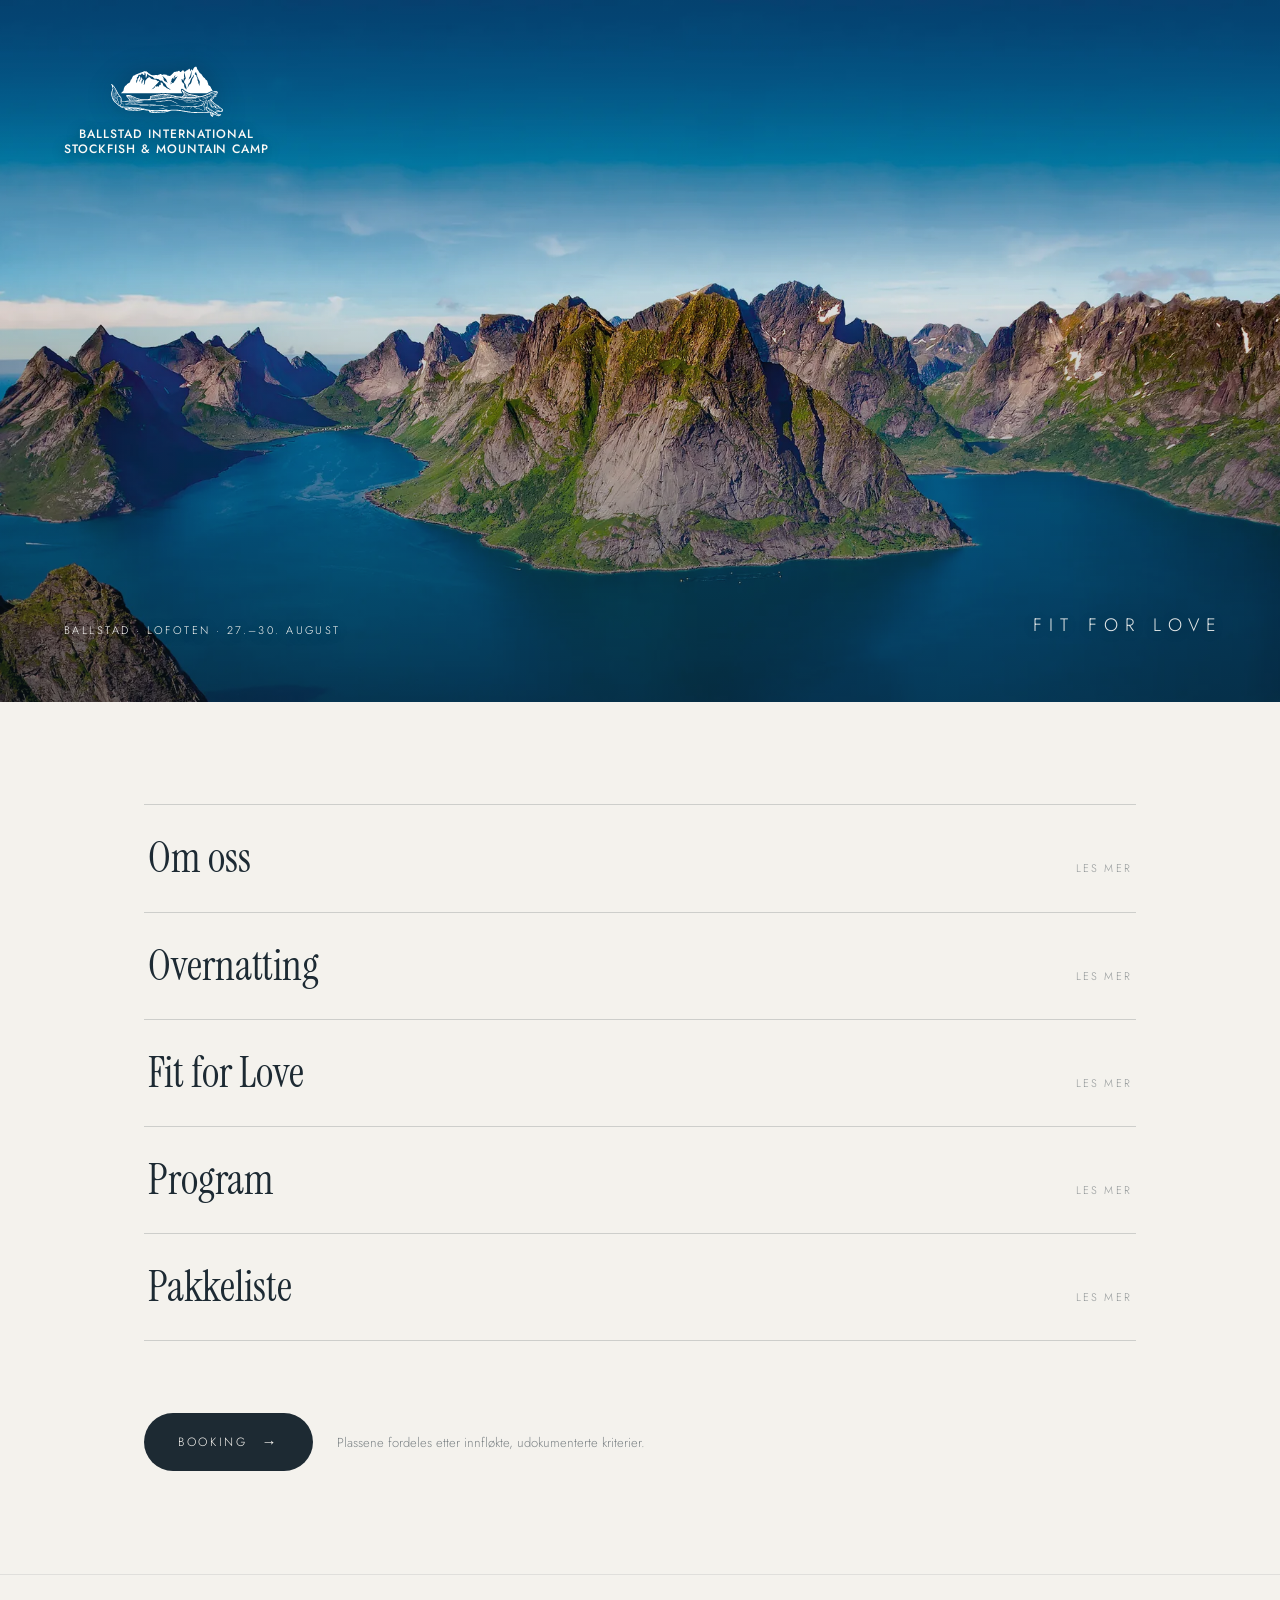
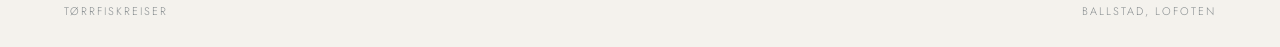
==== commit b2289dff: "Flytt sted og dato ned til venstre Nederste rad har nå «Ballstad · Lofoten · 27.–30. august» til ven" ====
--- a/index.html
+++ b/index.html
@@ -34,12 +34,9 @@
              separates the words once the break is hidden on narrow screens. -->
         <h1 class="lockup__title">Ballstad International<br> Stockfish &amp; Mountain Camp</h1>
       </div>
-      <div class="hero__meta">
-        <span>Ballstad · Lofoten</span>
-        <span>27.–30. august</span>
-      </div>
     </div>
     <div class="hero__bottom">
+      <p class="hero__meta">Ballstad · Lofoten · 27.–30. august</p>
       <p class="lockup__tagline">Fit for Love</p>
     </div>
   </div>
--- a/styles.css
+++ b/styles.css
@@ -67,7 +67,7 @@
   color: #fbfaf7;
 }
 
-/* Hero corners: lockup top-left, place and date top-right,
+/* Hero corners: lockup top-left, place and date bottom-left,
    tagline bottom-right. */
 .hero__top {
   display: flex;
@@ -76,23 +76,20 @@
   gap: clamp(16px, 4vw, 48px);
 }
 
+.hero__bottom {
+  display: flex;
+  justify-content: space-between;
+  align-items: flex-end;
+  gap: clamp(12px, 3vw, 40px);
+  flex-wrap: wrap;
+}
+
 .hero__meta {
-  display: flex;
-  flex-direction: column;
-  align-items: flex-end;
-  gap: 6px;
-  text-align: right;
+  margin: 0;
   font-size: 11px;
   letter-spacing: 0.22em;
   text-transform: uppercase;
-  white-space: nowrap;
-  /* Trailing letter-space would otherwise hold the text off the edge. */
-  margin-right: -0.22em;
-}
-
-.hero__bottom {
-  display: flex;
-  justify-content: flex-end;
+  text-shadow: 0 2px 14px rgba(8, 18, 26, 0.45);
 }
 
 /* Sized to sit alongside the 11px corner text, not to compete with it —
@@ -138,7 +135,10 @@
   text-transform: uppercase;
   opacity: 0.9;
   text-shadow: 0 2px 14px rgba(8, 18, 26, 0.45);
+  /* Trailing letter-space would hold the text off the edge; auto keeps it
+     right-aligned on narrow screens, where the bottom row wraps. */
   margin-right: -0.4em;
+  margin-left: auto;
 }
 
 /* ---------- Landing: content ---------- */
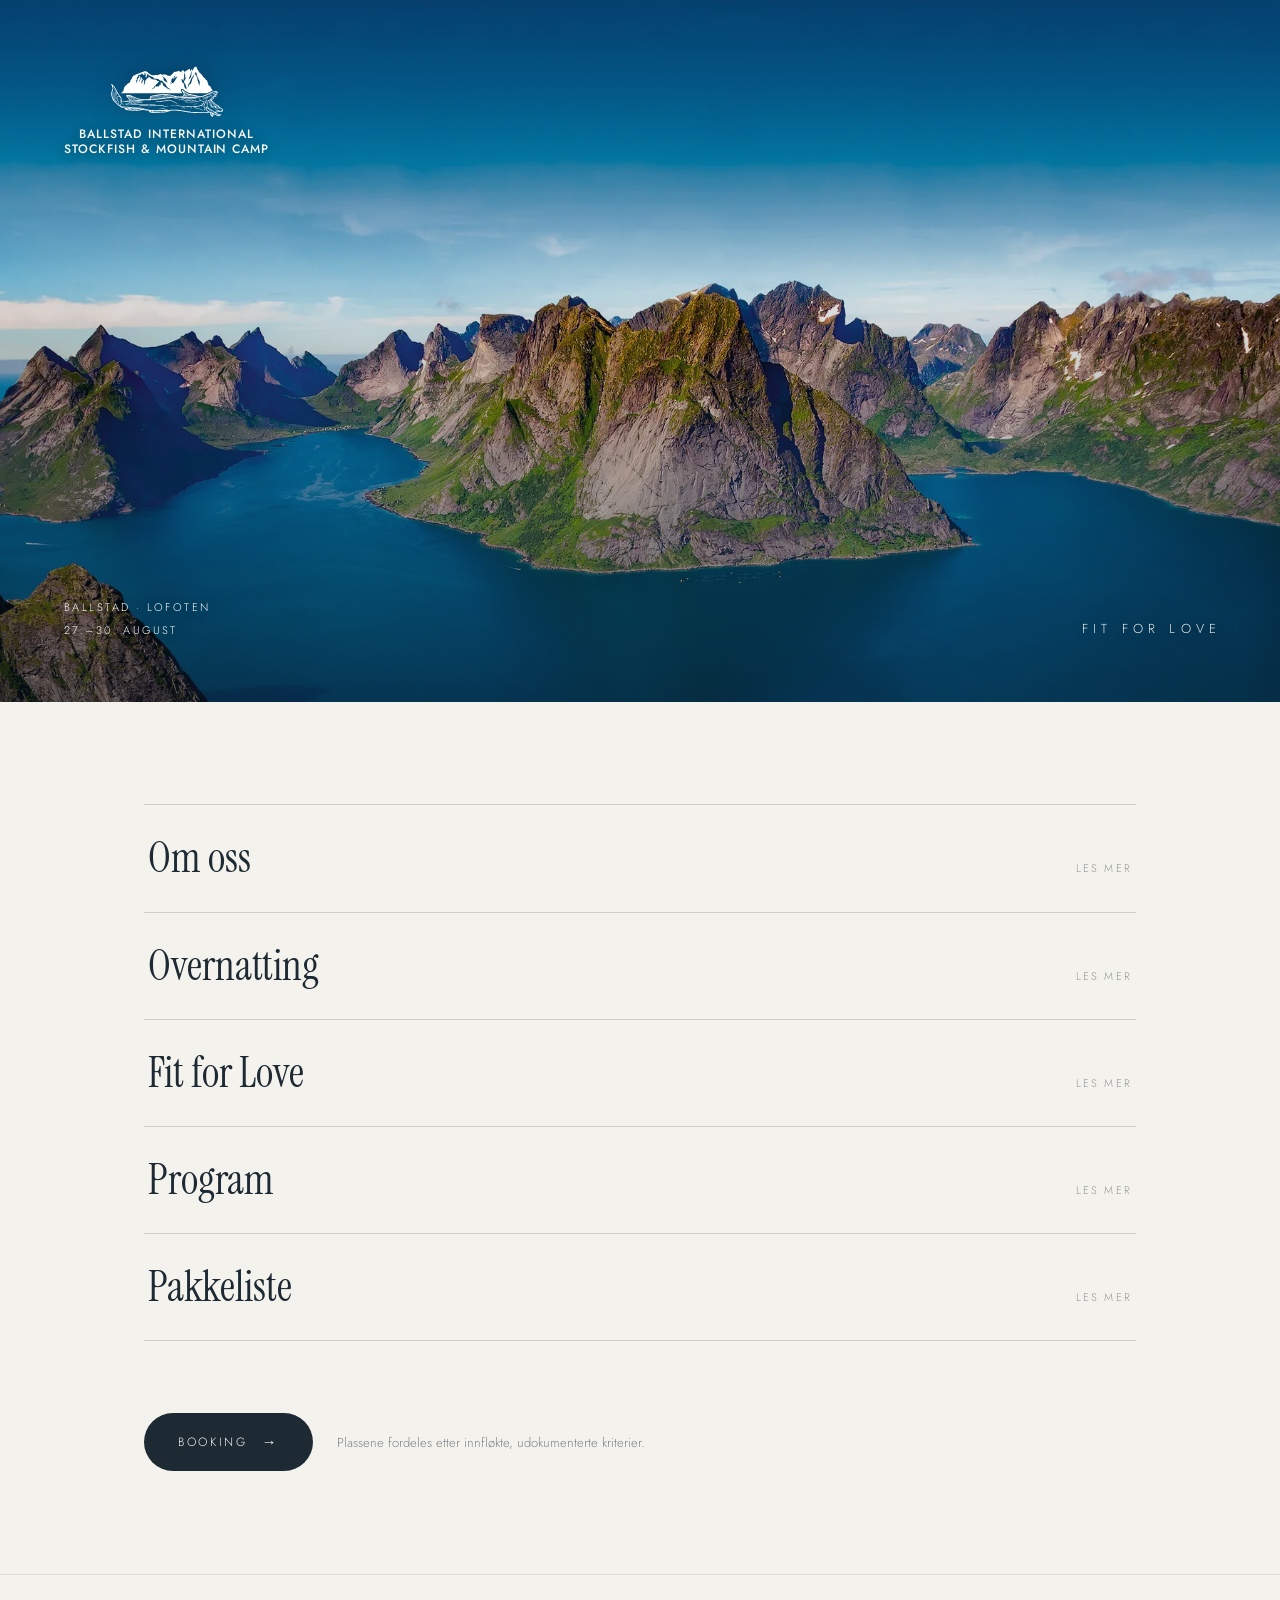
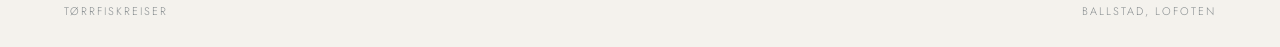
==== commit 0149669f: "Sted og dato på to linjer, og jevnere tekststørrelser Sted på én linje, dato på neste, slik det var " ====
--- a/index.html
+++ b/index.html
@@ -36,7 +36,10 @@
       </div>
     </div>
     <div class="hero__bottom">
-      <p class="hero__meta">Ballstad · Lofoten · 27.–30. august</p>
+      <div class="hero__meta">
+        <span>Ballstad · Lofoten</span>
+        <span>27.–30. august</span>
+      </div>
       <p class="lockup__tagline">Fit for Love</p>
     </div>
   </div>
--- a/styles.css
+++ b/styles.css
@@ -85,7 +85,9 @@
 }
 
 .hero__meta {
-  margin: 0;
+  display: flex;
+  flex-direction: column;
+  gap: 7px;
   font-size: 11px;
   letter-spacing: 0.22em;
   text-transform: uppercase;
@@ -127,10 +129,12 @@
   .lockup__title br { display: none; }
 }
 
+/* Sits on the same row as the 11px place-and-date block, so it is kept
+   close to it — 18px next to 11px read as a mismatch, not a hierarchy. */
 .lockup__tagline {
   margin: 0;
   font-weight: 300;
-  font-size: clamp(12px, 1.5vw, 18px);
+  font-size: clamp(11px, 1.05vw, 13px);
   letter-spacing: 0.4em;
   text-transform: uppercase;
   opacity: 0.9;
